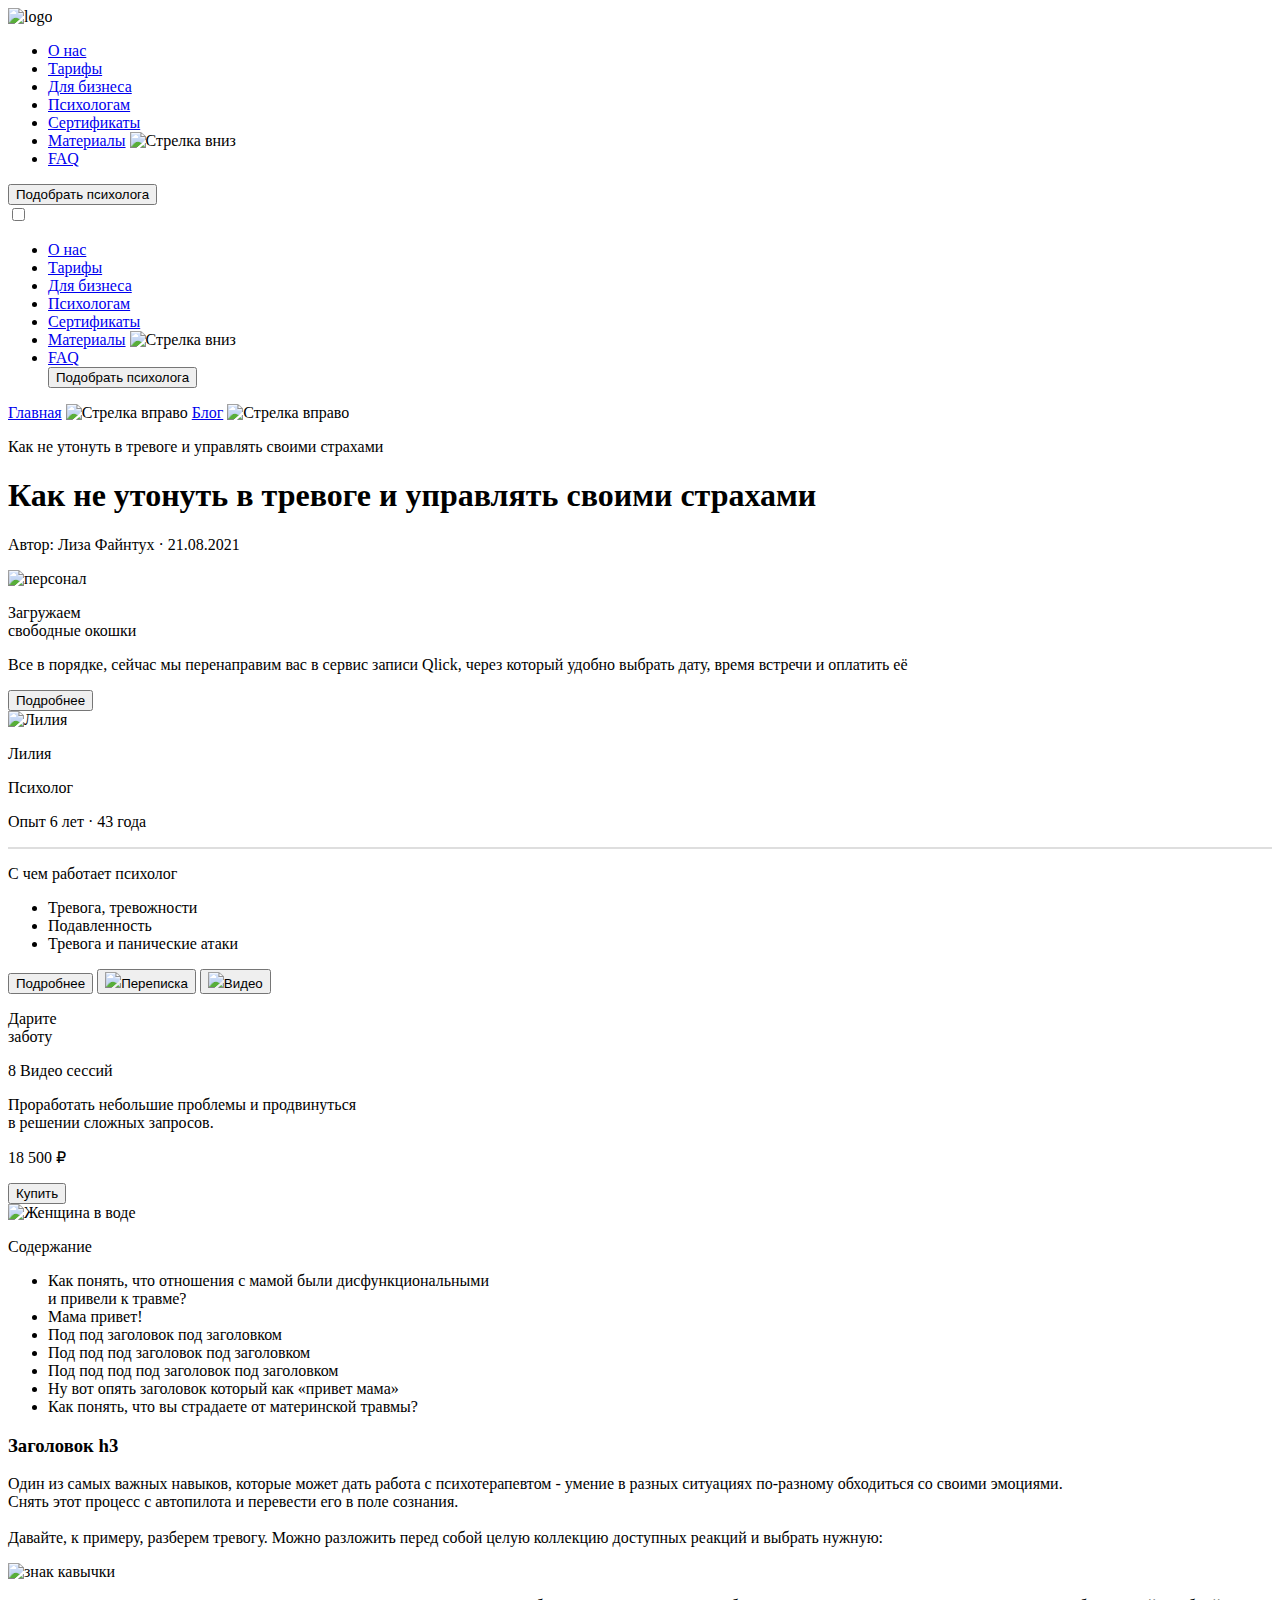
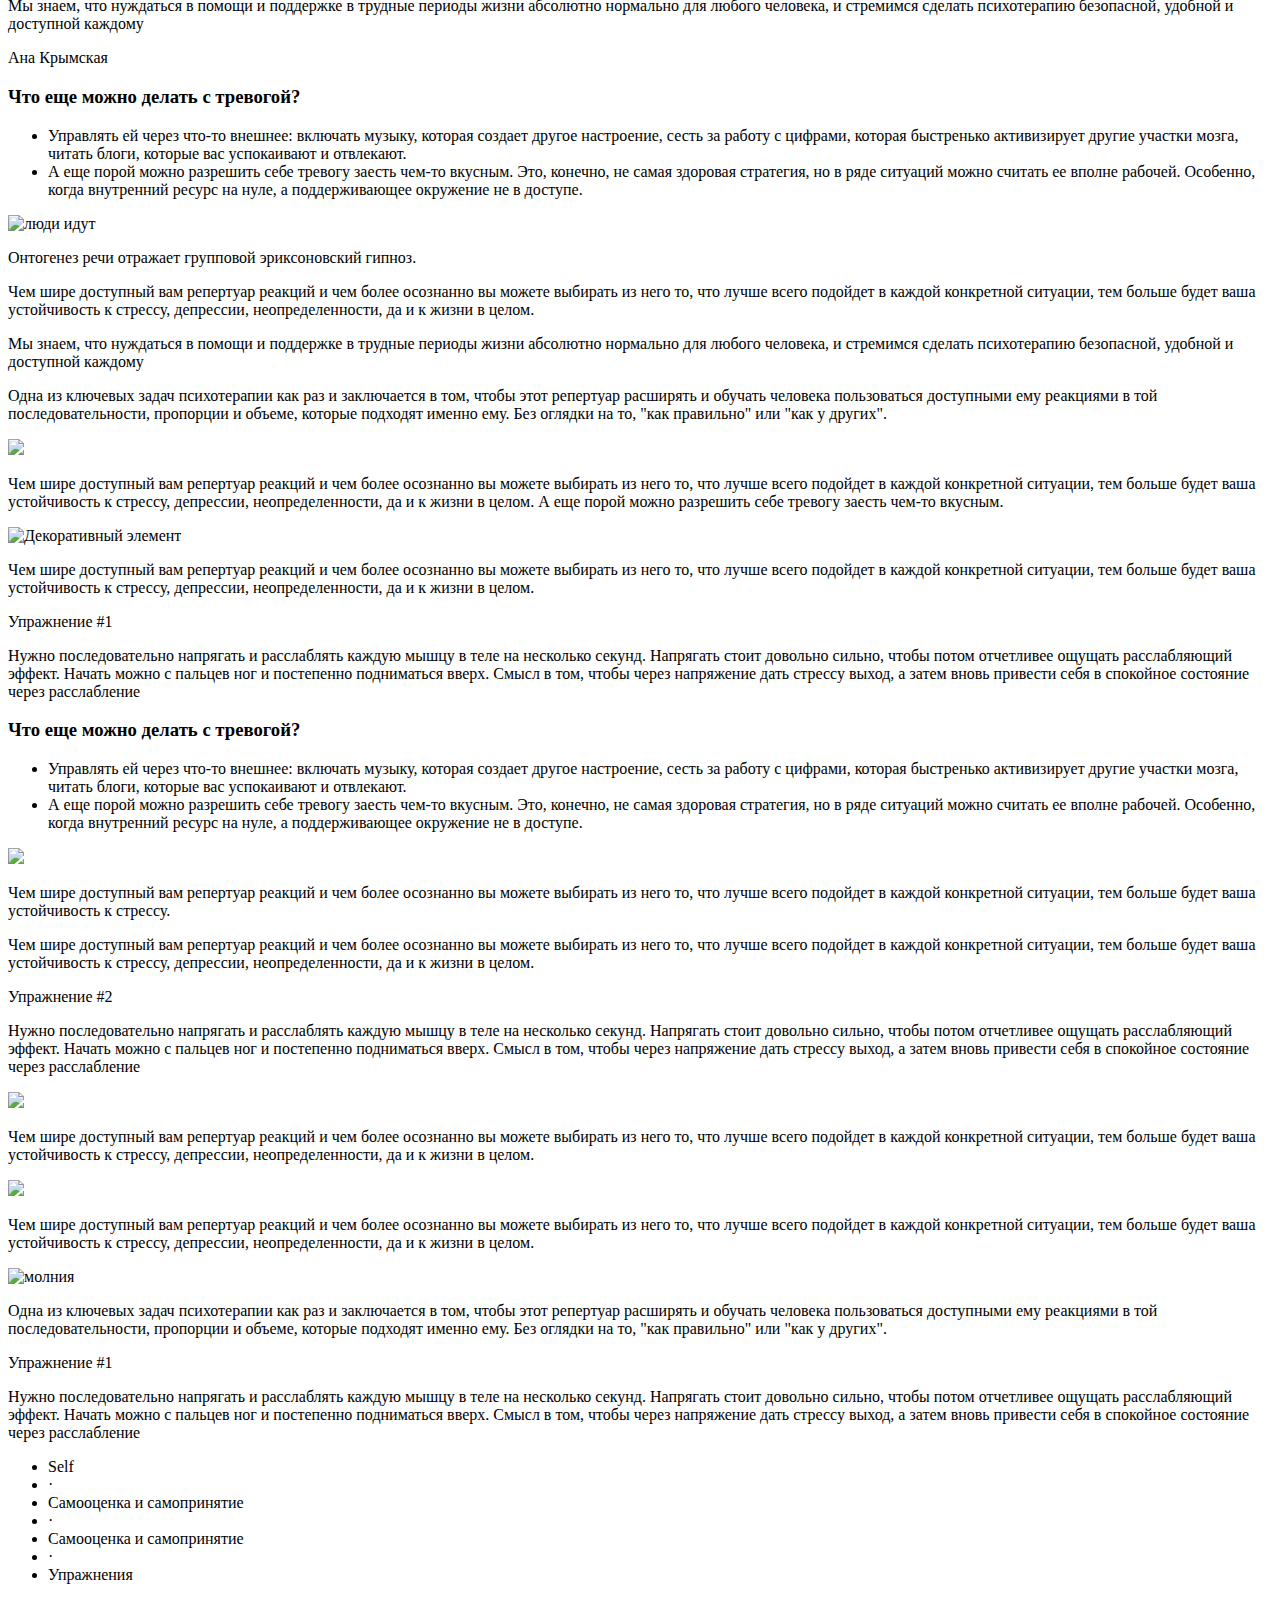
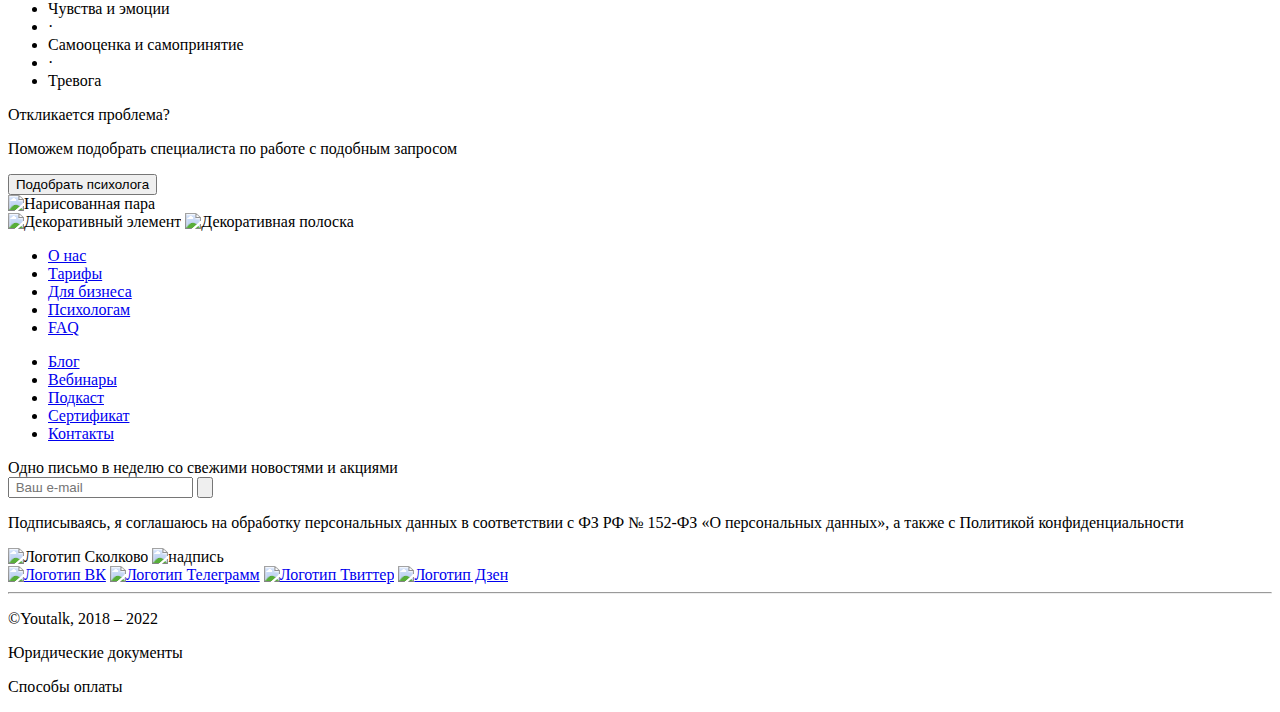
==== detail-index.html @ 993aa655 "Add files via upload" ====
<!DOCTYPE html>
<html lang="en">
<head>
    <meta charset="UTF-8">
    <meta name="viewport" content="width=device-width, initial-scale=1.0">
    <title>YouTalk-Post</title>
    <link rel="stylesheet" href="css/details-style.css">
    <link rel="preconnect" href="https://fonts.googleapis.com">
    <link rel="preconnect" href="https://fonts.googleapis.com">
    <link rel="preconnect" href="https://fonts.gstatic.com" crossorigin>
    <link href="https://fonts.googleapis.com/css2?family=Montserrat:wght@400;500;600;700&family=Ruslan+Display&display=swap" rel="stylesheet">
</head>
<body>
    <!-- Основное меню -->
    <header class="header">
      <div class="header_wrapper">
        <div class="header__logo">
          <img src="images/logo.svg" alt="logo" />
        </div>
        <nav class="header__nav">
          <ul class="header__list">
            <li class="header__item">
              <a href="#">О нас</a>
            </li>
            <li class="header__item">
              <a href="#">Тарифы </a>
            </li>
            <li class="header__item">
              <a href="#">Для бизнеса</a>
            </li>
            <li class="header__item">
              <a href="#">Психологам</a>
            </li>
            <li class="header__item">
              <a href="#">Сертификаты</a>
            </li>
            <li class="header__item">
              <div class="header__materials">
                <a href="#">Материалы</a>
                <img src="images/check.svg" alt="Стрелка вниз" />
              </div>
            </li>
            <li class="header__item"><a href="#">FAQ</a></li>
          </ul>
        </nav>
        <button class="header__btn">Подобрать психолога</button>
        <div class="burger-menu">
          <input id="menu-toggle" type="checkbox" />
          <label class="menu-btn" for="menu-toggle">
            <span></span>
          </label>
       
          <ul class="menubox">
            <li class="header__item">
              <a href="#">О нас</a>
            </li>
            <li class="header__item">
              <a href="#">Тарифы </a>
            </li>
            <li class="header__item">
              <a href="#">Для бизнеса</a>
            </li>
            <li class="header__item">
              <a href="#">Психологам</a>
            </li>
            <li class="header__item">
              <a href="#">Сертификаты</a>
            </li>
            <li class="header__item">
              <div class="header__materials">
                <a href="#">Материалы</a>
                <img src="images/check.svg" alt="Стрелка вниз" />
              </div>
            </li>
            <li class="header__item"><a href="#">FAQ</a></li>
            <button class="header__btn2">Подобрать психолога</button>
          </ul>
        </div>
      </div>
      </header>
    <main>
       

       
        <!-- Навигация под меню -->
        <div class="main__nav">
          <a href="#">Главная</a>
          <img src="images/Arrow.svg" alt="Стрелка вправо">
          <a href="#">Блог</a>
          <img src="images/Arrow.svg" alt="Стрелка вправо">
          <p class="now-page">Как не утонуть в тревоге и управлять своими страхами</p>
        </div>
                 <!-- Заголовок -->
         <div class="main__title-block">
            <h1 class="main__title">Как не утонуть в тревоге и управлять своими страхами</h1>
        </div>
        <div class="autor-data">
            <p>Автор: Лиза Файнтух · 21.08.2021</p>
        </div>
        <div class="main_wrapper">
        <!-- Блок aside -->

        <aside class="free-aside">
          <div class="windows_1">
            <img src="images/cartoon_people1.png" class="img_windows" alt="персонал">
            <p class="windows_1__title">Загружаем<br>свободные окошки</p>
            <p class="windows_1__text">Все в порядке, сейчас мы перенаправим вас в сервис записи Qlick, через который удобно выбрать дату,  время встречи и оплатить её</p>
            <button class="windows_1__button">Подробнее</button>
          </div>
          <div class="windows_2">
            <img src="images/liliya.png" class="img_windows2" alt="Лилия">
            <p class="windows_2__title">Лилия</p>
            <p class="windows_2__description">Психолог</p>
            <p class="windows_2__text">Опыт 6 лет · 43 года</p>
            <hr class="windows_2__hr" align="center" size="2" color="#DEDEDE">
            <p class="windows2_list-name">С чем работает психолог</p>
            <ul class="windows2_list" title="С чем работает психолог">
              <li class="windows2_list_point">Тревога, тревожности</li>
              <li class="windows2_list_point">Подавленность</li>
              <li class="windows2_list_point">Тревога и панические атаки</li>
            </ul>
            <button class="windows_2__button">Подробнее</button>
            <button class="windows_2__btn"><img src="/images/contract-5987639.png" class="images_btn" width="20px">Переписка</button>
            <button class="windows_2__btn2"><img src="/images/camera-2699194.png" class="images_btn" width="20px">Видео</button>
          </div>
          <div class="windows_3">
            <div class="img_windows3">
                <p class="windows_3__title">Дарите<br>заботу</p>
            </div>
          </div>
          <div class="windows_4">
            <p class="windows_4__title">8 Видео сессий</p>
                <p class="windows_4__description">
                  Проработать небольшие проблемы и продвинуться <br>в решении сложных запросов.
                </p>
            <p class="windows_4__price">
              18 500 ₽ 
            </p>
            <button class="windows_4__button">Купить</button>
        </div>
          
        </aside>


        <section class="post">
            <img src="/images/swim2.png" class="img-post" alt="Женщина в воде">
            <div class="content">
                <p class="title-content">Содержание</p>
              </div>
              <ul class="list_content">
                <li class="list_content_dot_1">Как понять, что отношения с мамой были дисфункциональными<br>и привели к травме?</li>
                <li class="list_content_dot_2">Мама привет!</li>
                <li class="list_content_2_level">Под под заголовок под заголовком</li>
                <li class="list_content_3_level">Под под под заголовок под заголовком</li>
                <li class="list_content_4_level">Под под под под заголовок под заголовком</li>
                <li class="list_content_dot_3">Ну вот опять заголовок который как «привет мама»</li>
                <li class="list_content_dot_4">Как понять, что вы страдаете от материнской травмы?</li>
            </ul>
            <h3 class="title_3">Заголовок h3</h3>
            <p class="title_3_text">
              Один из самых важных навыков, которые может дать работа с психотерапевтом - умение в разных ситуациях
               по-разному обходиться со своими эмоциями.
               <br>
               Снять этот процесс с автопилота и перевести его в поле сознания.
               <br><br>
               Давайте, к примеру, разберем тревогу. Можно разложить перед собой целую коллекцию доступных реакций и выбрать нужную:
            </p>
            <div class="quote">
              <img src="images/quote.svg" class="img_in_quote" alt="знак кавычки">
              <p class="quote_text">Мы знаем, что нуждаться в помощи и поддержке в трудные периоды жизни абсолютно нормально для любого человека, и стремимся сделать психотерапию безопасной, удобной и доступной каждому</p>
              <p class="quote_autor">Ана Крымская</p>
            </div>
            <h3 class="title_4">Что еще можно делать с тревогой?</h3>
            <div class="list_what_do">
              <ul>
                  <li class="list_content_dot_text">Управлять ей через что-то внешнее: включать музыку, которая создает другое настроение, сесть за работу с цифрами, которая быстренько активизирует другие участки мозга, читать блоги, которые вас успокаивают и отвлекают.</li>
                  <li class="list_content_dot_text">А еще порой можно разрешить себе тревогу заесть чем-то вкусным. Это, конечно, не самая здоровая стратегия, но в ряде ситуаций можно считать ее вполне рабочей. Особенно, когда внутренний ресурс на нуле, а поддерживающее окружение не в доступе.</li>
              </ul>
            </div>
            <img src="images/people2.png" alt="люди идут" class="img_people">
              <p class="under_text">Онтогенез речи отражает групповой эриксоновский гипноз.</p>
              <p class="p_text">
                  Чем шире доступный вам репертуар реакций и чем более осознанно вы можете выбирать из него то, 
                  что лучше всего подойдет в каждой конкретной ситуации, тем больше будет ваша устойчивость к стрессу, 
                  депрессии, неопределенности, да и к жизни в целом.
              </p>
              <div class="speech">
                <p class="speech__text">
                    Мы знаем, что нуждаться в помощи и поддержке в трудные периоды жизни абсолютно нормально для любого человека, 
                    и стремимся сделать психотерапию безопасной, удобной и доступной каждому
                </p>
            </div>
            <p class="p_text">
              Одна из ключевых задач психотерапии как раз и заключается в том, чтобы этот репертуар расширять и обучать 
              человека пользоваться доступными ему реакциями в той последовательности, пропорции и объеме, которые подходят именно ему. 
              Без оглядки на то, "как правильно" или "как у других".
            </p>
            <div class="photo_plus_text">
              <div class="photo_plus_text__img">
                  <img src="images/Rectangle.png" class="woomen_foto">
              </div>
              <div>
                      <p class="photo_plus_text__text">Чем шире доступный вам репертуар реакций и чем более осознанно вы можете выбирать из него то, что лучше всего подойдет в каждой конкретной ситуации, тем больше будет ваша устойчивость к стрессу, депрессии, неопределенности, да и к жизни в целом.
                          А еще порой можно разрешить себе тревогу заесть чем-то вкусным. </p>
              </div>
          </div>
          <img class="oval-dec2" src="images/oval.svg" alt="Декоративный элемент">
          <p class="p_text2">
            Чем шире доступный вам репертуар реакций и чем более осознанно вы можете выбирать из него то, что лучше всего подойдет в 
            каждой конкретной ситуации, тем больше будет ваша устойчивость к стрессу, депрессии, неопределенности, да и к жизни в целом.
        </p>
        <div class="block_yellow">
          <p class="block_yellow__title">Упражнение #1</p>
          <p class="block_yellow__title__text">
              Нужно последовательно напрягать и расслаблять каждую мышцу в теле на несколько секунд. Напрягать стоит довольно сильно, 
              чтобы потом отчетливее ощущать расслабляющий эффект. Начать можно с пальцев ног и постепенно подниматься вверх. 
              Смысл в том, чтобы через напряжение дать стрессу выход, а затем вновь привести себя в спокойное состояние через расслабление
          </p>
        </div>
        <h3 class="title_4">Что еще можно делать с тревогой?</h3>
        <ul class="list_what_do_trevoga">
          <li class="list_content_dot_text">Управлять ей через что-то внешнее: включать музыку, которая создает другое настроение, сесть за работу с цифрами, которая быстренько активизирует другие участки мозга, читать блоги, которые вас успокаивают и отвлекают.</li>
          <li class="list_content_dot_text">А еще порой можно разрешить себе тревогу заесть чем-то вкусным. Это, конечно, не самая здоровая стратегия, но в ряде ситуаций можно считать ее вполне рабочей. Особенно, когда внутренний ресурс на нуле, а поддерживающее окружение не в доступе.</li>
        </ul>
        <div class="photo_plus_text_2">
          <div class="photo_plus_text__img">
              <img src="images/hands.png" class="img_hands">
          </div>
          <div class="text-under-foto">
            <p class="photo_plus_text__text">
              Чем шире доступный вам репертуар реакций и чем более осознанно вы можете выбирать из него то, что лучше всего подойдет 
              в каждой конкретной ситуации, тем больше будет ваша устойчивость к стрессу.
            </p>
          </div>
        </div>
        <p class="p_text">
          Чем шире доступный вам репертуар реакций и чем более осознанно вы можете выбирать из него то, что лучше всего подойдет в каждой конкретной ситуации, тем больше будет ваша устойчивость к стрессу, депрессии, неопределенности, да и к жизни в целом.
        </p>
        <div class="block_orange">
                    <p class="block_yellow__title">Упражнение #2</p>
                    <p class="block_yellow__title__text">
                        Нужно последовательно напрягать и расслаблять каждую мышцу в теле на несколько секунд. Напрягать стоит довольно сильно, чтобы потом отчетливее ощущать расслабляющий эффект. Начать можно с пальцев ног и постепенно подниматься вверх. Смысл в том, чтобы через напряжение дать стрессу выход, а затем вновь привести себя в спокойное состояние через расслабление
                    </p>
        </div>
        <div class="two_col">
          <div class="col_1">
              <img src="images/stul.png" class="img-stul">
              <p class="col_1__text">
                  Чем шире доступный вам репертуар реакций и чем более осознанно вы можете выбирать из него то, что лучше всего подойдет в каждой конкретной ситуации, тем больше будет ваша устойчивость к стрессу, депрессии, неопределенности, да и к жизни в целом.
              </p>

          </div>
          <div class="col_1">
              <img src="images/sea.png" class="img-sea">
              <p class="col_1__text">
                  Чем шире доступный вам репертуар реакций и чем более осознанно вы можете выбирать из него то, что лучше всего подойдет в каждой конкретной ситуации, тем больше будет ваша устойчивость к стрессу, депрессии, неопределенности, да и к жизни в целом.
              </p>
          </div>
        </div>
        <div class="flash">
          <img class="flash__img" src="images/flash.svg" alt="молния">
        </div>
        <p class="p_text">
          Одна из ключевых задач психотерапии как раз и заключается в том, чтобы этот репертуар расширять и обучать человека 
          пользоваться доступными ему реакциями в той последовательности, пропорции и объеме, которые подходят именно ему. 
          Без оглядки на то, "как правильно" или "как у других".
        </p>
        <div class="block_blue">
          <p class="block_yellow__title">Упражнение #1</p>
          <p class="block_yellow__title__text">
              Нужно последовательно напрягать и расслаблять каждую мышцу в теле на несколько секунд. Напрягать стоит довольно сильно, 
              чтобы потом отчетливее ощущать расслабляющий эффект. Начать можно с пальцев ног и постепенно подниматься вверх. 
              Смысл в том, чтобы через напряжение дать стрессу выход, а затем вновь привести себя в спокойное состояние через расслабление
          </p>
        </div>
        <ul class="list_tag">
          <li class="list_tag__element">Self</li>
          <li class="list_tag__element_black">·</li>
          <li class="list_tag__element">Самооценка и самопринятие</li>
          <li class="list_tag__element_black">·</li>
          <li class="list_tag__element">Самооценка и самопринятие</li>
          <li class="list_tag__element_black">·</li>
          <li class="list_tag__element">Упражнения</li>
      </ul>
      <ul class="list_tag_2">
          <li class="list_tag__element">Чувства и эмоции</li>
          <li class="list_tag__element_black">·</li>
          <li class="list_tag__element">Самооценка и самопринятие</li>
          <li class="list_tag__element_black">·</li>
          <li class="list_tag__element">Тревога</li>
      </ul>
        </section>
        <div class="big_block__hr">
      </div>
      <section class="big_block">
        <div class="block-content">
          <p class="block-content_title">Откликается проблема?</p>
          <p class="block-content_text">Поможем подобрать специалиста по работе с подобным запросом</p>
          <button class="big_block__btn">Подобрать психолога</button>
        </div>
        <div class="block-content_img">
          <img class="cartoon__img" src="images/cartoon_people.png" alt="Нарисованная пара">
        </div>
        <img class="oval-dec" src="images/oval2.svg" alt="Декоративный элемент">
        <img class="last-decor" src="images/last-line.svg" alt="Декоративная полоска">
      </section>

    </div>
    </main>
    <!-- Подвал -->

    <footer class="footer">
      <div class="footer__wrap">
        <!-- Блок информации -->
        <div class="footer__info">
  
          <div class="footer__list_one">
            <ul class="footer__list_item">
              <li class="footer__item"> <a href="#">О нас</a> </li>
              <li class="footer__item"> <a href="#">Тарифы</a> </li>
              <li class="footer__item"> <a href="#">Для бизнеса</a> </li>
              <li class="footer__item"> <a href="#">Психологам</a> </li>
              <li class="footer__item"> <a href="#">FAQ</a> </li>
            </ul>
          </div>
          <div class="footer__list_two">
            <ul class="footer__list_item">
              <li class="footer__item"> <a href="#">Блог</a> </li>
              <li class="footer__item"> <a href="#">Вебинары</a> </li>
              <li class="footer__item"> <a href="#">Подкаст</a> </li>
              <li class="footer__item"> <a href="#">Сертификат</a></li>
              <li class="footer__item"> <a href="#">Контакты</a> </li>
            </ul>
          </div>
        </div>
  
        <!-- Ввод email -->
        <div class="footer__email">
          <span>Одно письмо в неделю со свежими новостями и акциями
          </span>
          <div class="footer__field">
            <input class="footer__inp" type="text" alt="Ввод электронной почты" required placeholder=" Ваш e-mail">
            <button class="footer__inp_btn"><img src="images/arrow-right.svg" alt=""></button>
          </div>
          <p>Подписываясь, я соглашаюсь на обработку персональных данных в соответствии с ФЗ РФ № 152-ФЗ «О персональных
            данных», а также с Политикой конфиденциальности</p>
  
        </div>
        <!-- Логотип с соцсетями -->
        <div class="footer__socnetw">
          <div class="footer__logo">
            <img src="images/skolkovo.svg" alt="Логотип Сколково">
            <img class="footer__img" src="images/world.svg" alt="надпись "Участник"">
          </div>
          <div class="footer__soc">
            <a href="#"><img src="images/vk.svg" alt="Логотип ВК"></a>
            <a href="#"><img src="images/tg.svg" alt="Логотип Телеграмм"></a>
            <a href="#"><img src="images/twit.svg" alt="Логотип Твиттер"></a>
            <a href="#"><img src="images/dzen.svg" alt="Логотип Дзен"></a>
          </div>
        </div>
      </div>
      <hr class="footer__hr">
      <div class="footer__bottom">
        <p>©Youtalk, 2018 – 2022</p>
        <p>Юридические документы</p>
        <p>Способы оплаты</p>
      </div>
    </footer>
    

</body>
</html>
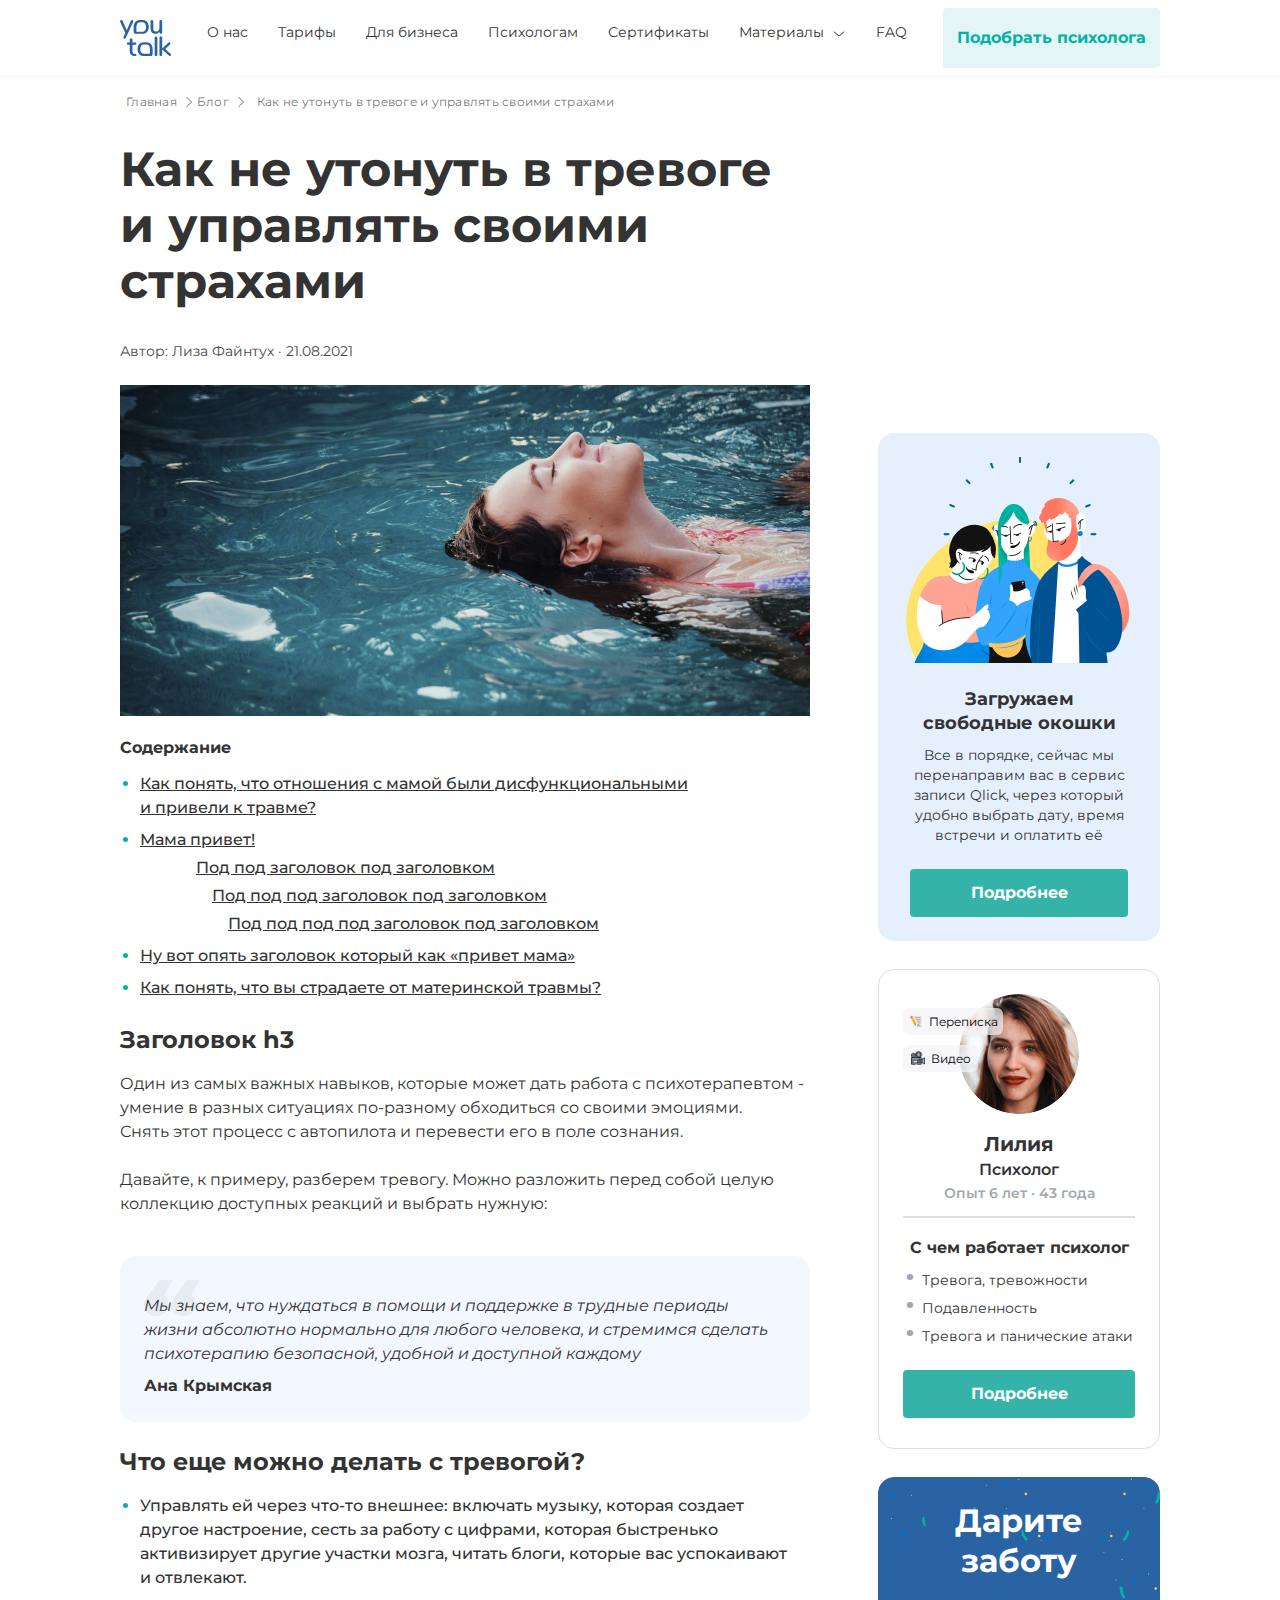
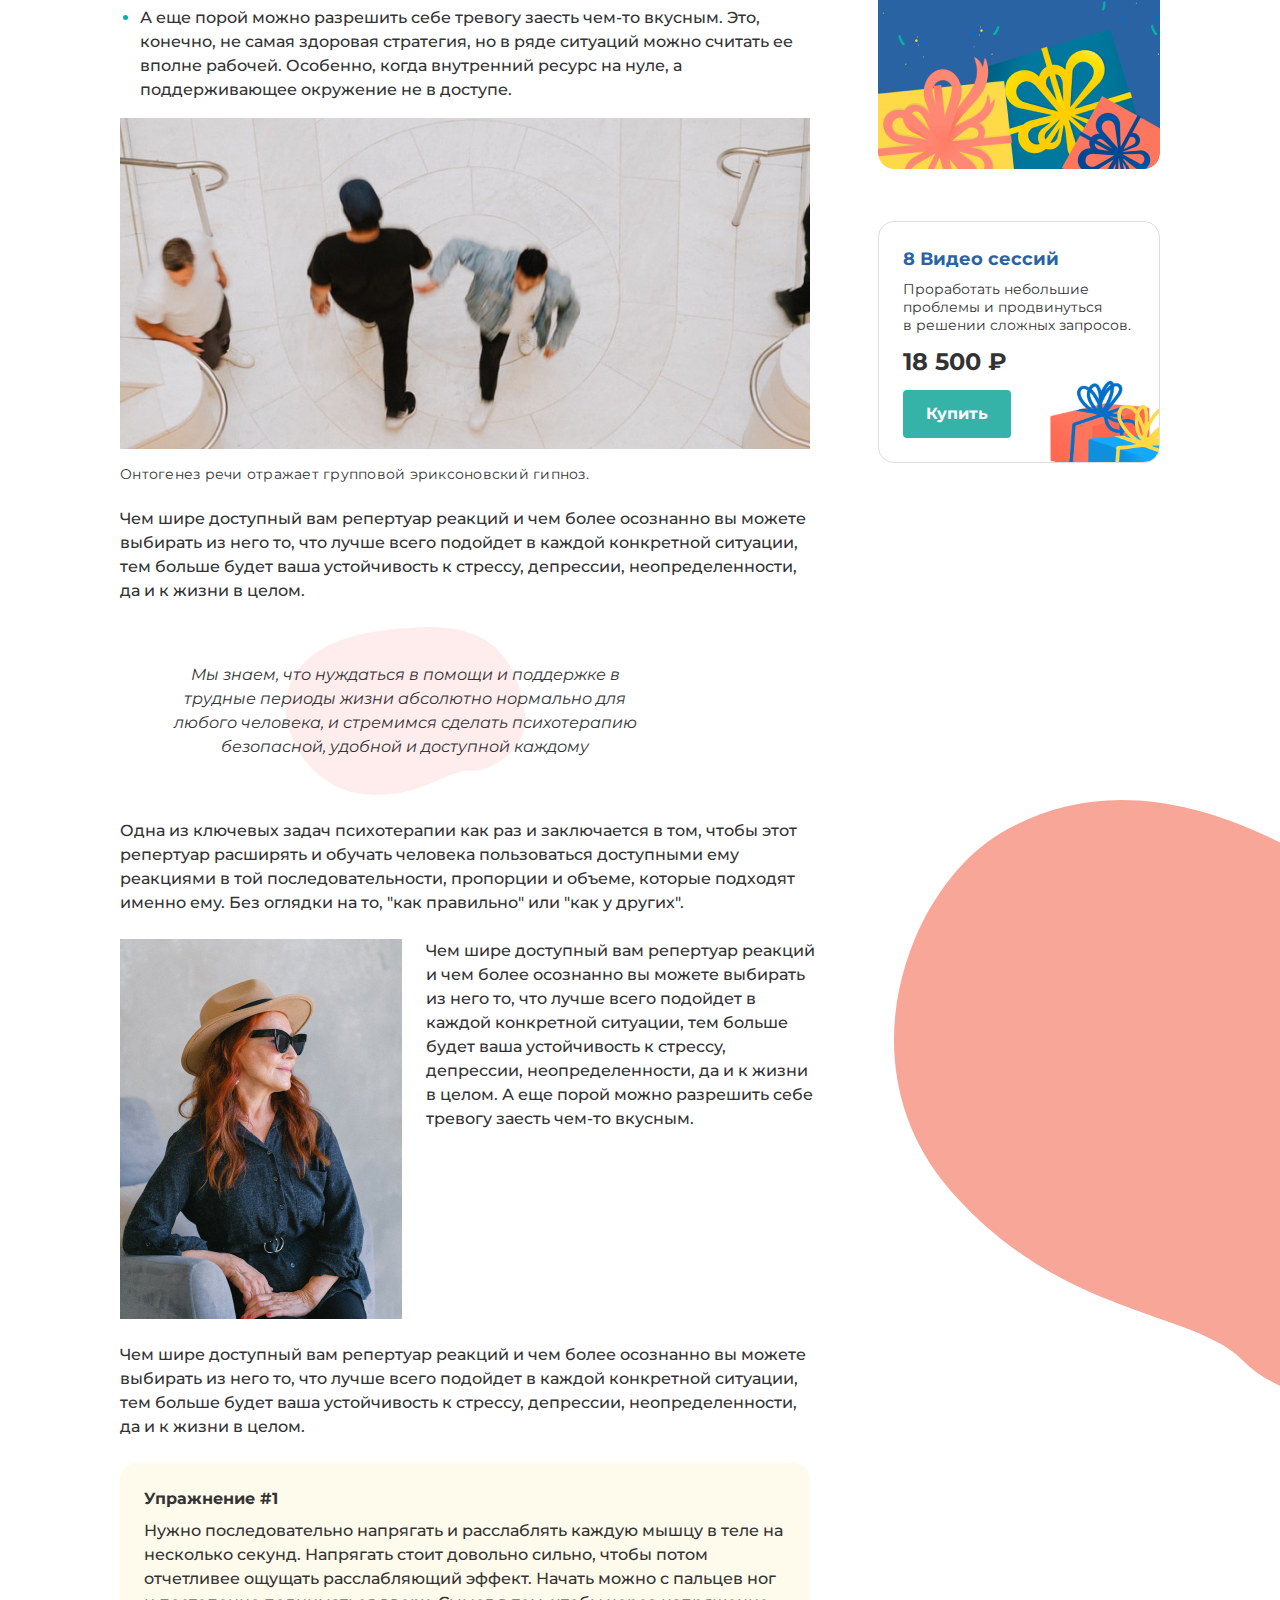
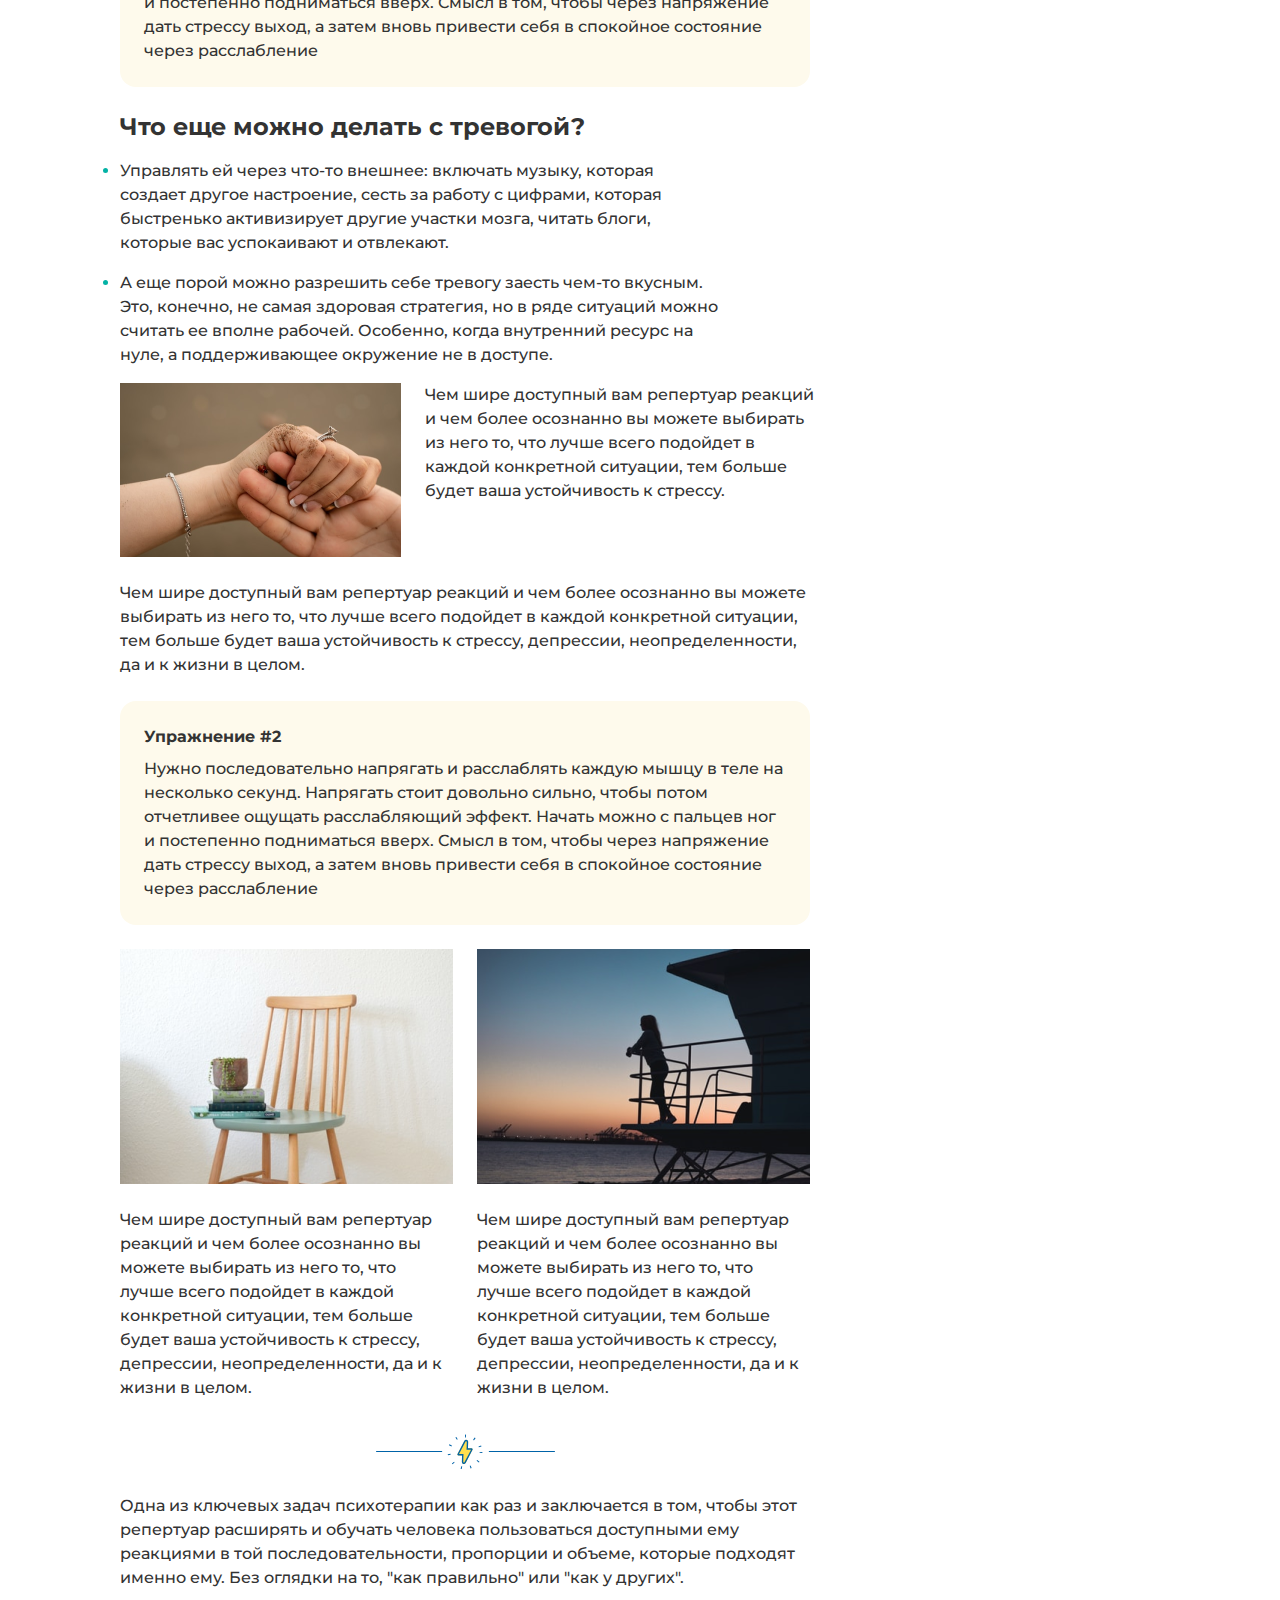
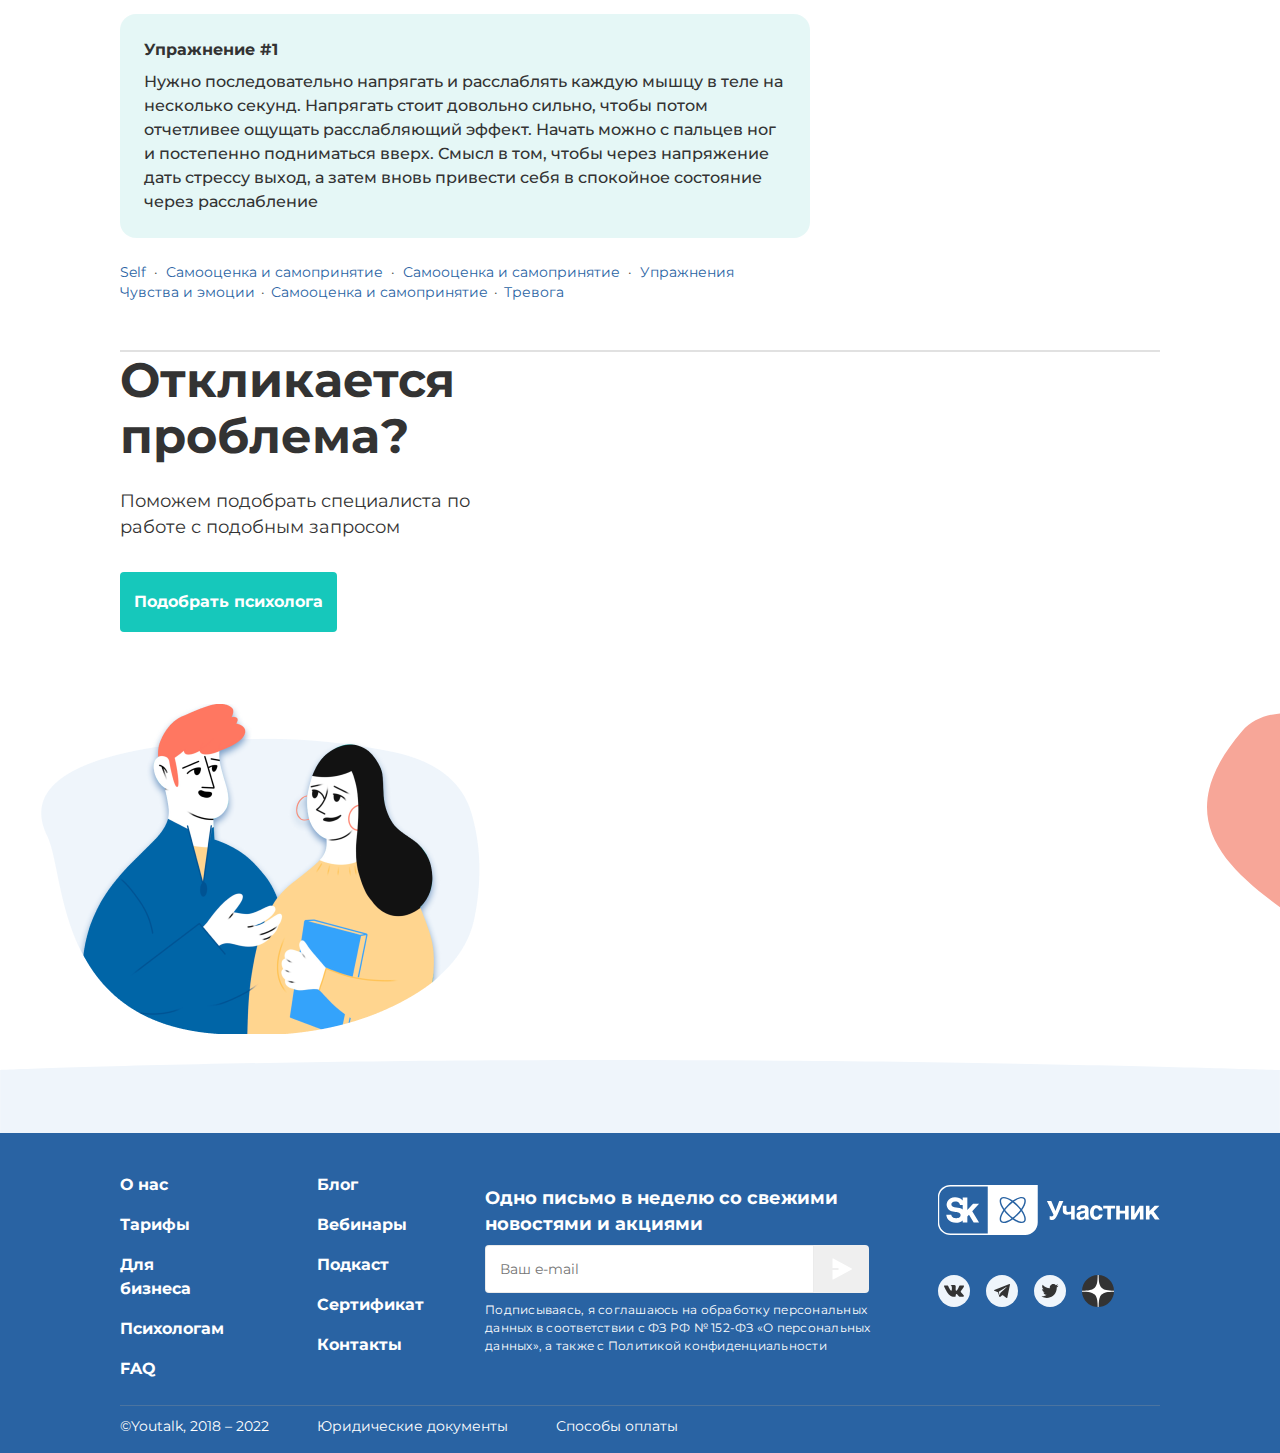
==== commit 835ff4de: "Update detail-index.html" ====
--- a/detail-index.html
+++ b/detail-index.html
@@ -143,7 +143,7 @@
 
 
         <section class="post">
-            <img src="/images/swim2.png" class="img-post" alt="Женщина в воде">
+            <img src="images/swim2.png" class="img-post" alt="Женщина в воде">
             <div class="content">
                 <p class="title-content">Содержание</p>
               </div>
@@ -370,4 +370,4 @@
     
 
 </body>
-</html>+</html>
--- a/css/details-style.css
+++ b/css/details-style.css
@@ -0,0 +1,1634 @@
+* {
+  padding: 0;
+  margin: 0;
+  border: 0;
+}
+
+*,
+*::before,
+*::after {
+  -moz-box-sizing: border-box;
+  -webkit-box-sizing: border-box;
+  box-sizing: border-box;
+}
+
+:focus,
+:active {
+  outline: none;
+}
+
+a:focus,
+a:active {
+  outline: none;
+}
+
+nav,
+footer,
+header,
+aside {
+  display: block;
+}
+
+html,
+body {
+  height: 100%;
+  color: #333333;
+  font-size: 100%;
+  line-height: 1;
+  font-size: 14px;
+  -ms-text-size-adjust: 100%;
+  font-family: "Montserrat", sans-serif;
+  background: rgb(255, 255, 255);
+}
+
+input,
+button,
+textarea {
+  font-family: inherit;
+}
+
+input::-ms-clear {
+  display: none;
+}
+
+button {
+  cursor: pointer;
+}
+
+button::-moz-focus-inner {
+  padding: 0;
+  border: 0;
+}
+
+a,
+a:visited {
+  text-decoration: none;
+}
+
+a:hover {
+  text-decoration: none;
+}
+
+
+
+img {
+  vertical-align: top;
+}
+
+h1,
+h2,
+h3,
+h4,
+h5,
+h6 {
+  font-size: inherit;
+  font-weight: inherit;
+}
+
+/* Основное меню */
+
+.header {
+  min-height: 76px;
+  padding-left: 120px;
+  padding-right: 120px;
+  border-bottom: 1px solid #EFF5FB;
+}
+.header_wrapper{
+  display: flex;
+  align-items: center;
+  justify-content: space-between;
+  min-height: 76px;
+}
+
+/*Меню бургер*/
+
+.burger-menu {
+  display: flex;
+  align-items: center;
+  display: none;
+}
+.menu-btn{
+
+  display: flex;
+  align-items: center;
+  position: absolute;
+  width: 26px;
+  height: 26px;
+  cursor: pointer;
+  z-index: 99999;
+  
+}
+ 
+.menu-btn > span,
+.menu-btn > span::before,
+.menu-btn > span::after {
+  display: block;
+  position: absolute;
+  width: 100%;
+  height: 2px;
+  background-color: #616161;
+  transition-duration: .25s;
+}
+.menu-btn > span::before {
+  content: '';
+  top: -8px;
+}
+.menu-btn > span::after {
+  content: '';
+  top: 8px;
+}
+ 
+.menubox{
+  display: block;
+  position: fixed;
+  visibility: hidden;
+  font-size: 20px;
+  line-height: 32px;
+  font-weight: 500;
+  top: 0;
+  left: -100%;
+  width: 300px;
+  height: 100%;
+  margin: 0;
+  padding: 80px 0 0 20px;
+  list-style: none;
+  background-color: #fffffff6;
+  box-shadow: 1px 0px 6px rgba(0, 0, 0, .2);
+  transition-duration: .25s;
+  z-index: 999;
+}
+ 
+.menu-item {
+  display: block;
+  padding: 12px 24px;
+  color: #333;
+  font-size: 20px;
+  font-weight: 600;
+  text-decoration: none;
+  transition-duration: .25s;
+}
+.menu-item:hover {
+  background-color: #CFD8DC;
+}
+ 
+ 
+#menu-toggle{
+  opacity: 0;
+}
+ 
+#menu-toggle:checked ~ .menu-btn > span{
+  transform: rotate(45deg);
+}
+#menu-toggle:checked ~ .menu-btn > span::before{
+  top: 0;
+  transform: rotate(0);
+}
+#menu-toggle:checked ~ .menu-btn > span::after{
+  top: 0;
+  transform: rotate(90deg);
+}
+#menu-toggle:checked ~ .menubox{
+  visibility: visible;
+  left: 0;
+}
+
+.header__list {
+  margin: 0;
+  padding: 0;
+  list-style: none;
+  display: flex;
+  gap: 30px;
+ }
+
+.header__btn {
+  max-width: 230px;
+  background: #E3F5F5;
+  border: none;
+  color: #03B2A5;
+  font-size: 16px;
+  font-weight: 700;
+  line-height: 19.5px;
+  padding: 20px 14px;
+  cursor: pointer;
+  border-radius: 4px;
+}
+.header__btn2 {
+  max-width: 230px;
+  background: #E3F5F5;
+  border: none;
+  color: #03B2A5;
+  font-size: 16px;
+  font-weight: 700;
+  line-height: 19.5px;
+  padding: 20px 14px;
+  cursor: pointer;
+  border-radius: 4px;
+  margin-top: 40px;
+}
+.header__item{
+  margin-bottom: 10px;
+}
+
+
+.header__item a {
+  text-decoration: none;
+  color: #333333;
+  line-height: 15.96px;
+
+}
+
+.header__materials {
+  display: flex;
+  gap: 8px;
+}
+
+.header__materials img {
+  height: 14px;
+  width: 14px;
+  margin-top: auto;
+}
+
+/* Навигация под меню */
+
+.main {
+  position: relative;
+  z-index: 0;
+}
+
+.main__nav {
+  display: flex;
+  height: 18px;
+  justify-content: flex-start;
+  align-items: center;
+  padding-left: 126px;
+  font-size: 12px;
+  font-weight: 400;
+  letter-spacing: 0.25px;
+  margin-top: 16px;
+}
+
+.main__nav a {
+  text-decoration: none;
+  color: rgba(51, 51, 51, 0.7);
+}
+
+.main__nav p {
+  margin: 0;
+  color: rgba(51, 51, 51, 0.7);
+  padding-left: 8px;
+}
+
+.main__nav img {
+  padding-left: 4px;
+}
+
+.main__title-block {
+  width: 790px;
+  display: flex;
+  align-items: center;
+  padding-left: 120px;
+  margin-top: 30px;
+  margin-bottom: 32px;
+}
+
+.main__title {
+  font-size: 48px;
+  font-weight: 700;
+  line-height: 56px;
+}
+
+/* Хлебные крошки*/
+
+.main__nav {
+  display: flex;
+  height: 18px;
+  justify-content: flex-start;
+  align-items: center;
+  padding-left: 126px;
+  font-size: 12px;
+  font-weight: 400;
+  letter-spacing: 0.25px;
+  margin-top: 16px;
+}
+
+.main__nav a {
+  text-decoration: none;
+  color: rgba(51, 51, 51, 0.7);
+}
+
+.main__nav p {
+  margin: 0;
+  color: rgba(51, 51, 51, 0.7);
+  padding-left: 8px;
+}
+
+.main__nav img {
+  padding-left: 4px;
+}
+
+  /*Для первой колонки*/
+
+  .article{
+    padding-left: 120px;
+    gap:228px;
+    display: flex;
+    margin-top: 54px;
+  }
+
+  .title{
+    width: 690px;
+    max-height: 168px;
+    flex-shrink: 0;
+    font-family: Montserrat;
+    font-size: 48px;
+    font-style: normal;
+    font-weight: bold;
+    line-height: 56px;
+    
+  }
+
+ .autor-data{
+  padding-left: 120px;
+  list-style: none;
+  text-decoration: none;
+  display: flex;
+  gap: 8px;
+  color: #494949;
+  font-size: 14px;
+  font-weight: 400;
+  line-height: 20px;
+  margin-bottom: 24px;
+
+ }
+
+ .post{
+  padding-left: 120px;
+  width: 690px;
+ }
+
+ .title-content{
+  font-size: 16px;
+  font-weight: bold;
+  margin-top: 24px;
+  margin-bottom: 16px;
+ }
+
+ .img_1 {
+    width: 690px;
+    height: 331px;
+ }
+
+ .title_2{
+  font-family: Montserrat;
+  font-size: 16px;
+  font-style: normal;
+  font-weight: 700;
+  line-height: 24px;
+  margin-top: 24px;
+  margin-bottom: 16px;
+ }
+
+
+ .list_content{
+  flex-direction: column;
+  align-items: flex-end;
+  gap: 14px;
+  text-decoration-line: underline;
+  color: #333;
+  font-family: Montserrat;
+  font-size: 16px;
+  font-style: normal;
+  font-weight: 500;
+  line-height: 24px;
+  margin-left: 20px;
+  width: 690px;
+ }
+
+ .list_content_dot_1{
+  
+  max-width: 588px;
+  justify-content: center;
+  align-items: center;
+  gap: 8px;
+  padding-bottom: 8px;
+ }
+
+ .list_content_dot_2{
+  
+  max-width: 588px;
+  justify-content: center;
+  align-items: center;
+  gap: 8px;
+  padding-bottom: 4px;
+ }
+
+ .list_content_dot_3{
+  
+  max-width: 588px;
+  justify-content: center;
+  align-items: center;
+  gap: 8px;
+  padding-bottom: 8px;
+ }
+
+ .list_content_dot_1::marker{
+  width: 24px;
+  height: 24px;
+  flex-shrink: 0;
+  color: #03B2A5;
+  padding-right: 8px;
+ }
+
+ .list_content_dot_2::marker{
+  width: 24px;
+  height: 24px;
+  flex-shrink: 0;
+  color: #03B2A5;
+  padding-right: 8px;
+ }
+
+ .list_content_dot_3::marker{
+  width: 24px;
+  height: 24px;
+  flex-shrink: 0;
+  color: #03B2A5;
+  padding-right: 8px;
+ }
+
+ .list_content_dot_4::marker{
+  width: 24px;
+  height: 24px;
+  flex-shrink: 0;
+  color: #03B2A5;
+  padding-right: 8px;
+ }
+
+ .list_content_2_level{
+  list-style: none;
+  flex-direction: column;
+  align-items: flex-end;
+  align-self: stretch;
+  padding-left: 56px;
+  padding-bottom: 4px;
+ }
+
+ .list_content_3_level{
+  list-style: none;
+  flex-direction: column;
+  align-items: flex-end;
+  gap: 4px;
+  align-self: stretch;
+  padding-left: 72px;
+  padding-bottom: 4px;
+ }
+
+ .list_content_4_level{
+  list-style: none;
+  flex-direction: column;
+  align-items: flex-end;
+  gap: 4px;
+  align-self: stretch;
+  padding-left: 88px;
+  padding-bottom: 8px;
+ }
+
+
+
+ .title_3{
+  font-family: Montserrat;
+  font-size: 24px;
+  font-style: normal;
+  font-weight: 700;
+  line-height: 32px;
+  padding-bottom: 16px;
+  margin: 0;
+  margin-top: 24px;
+ }
+
+ .title_3_text{
+  font-size: 16px;
+  line-height: 24px;
+  font-weight: normal;
+  width: 690px;
+ }
+
+ .quote{
+  background-color: #F3F7FE;
+  display: flex;
+  padding: 24px;
+  flex-direction: column;
+  align-items: flex-start;
+  gap: 8px;
+  border-radius: 16px;
+  background:  #F3F7FE;
+  margin-top: 40px;
+  margin-bottom: 24px;
+  position: relative;
+  width: 690px;
+
+ }
+
+ .quote_text{
+  width: 642px;
+  font-family: Montserrat;
+  font-size: 16px;
+  font-style: italic;
+  font-weight: 400;
+  line-height: 24px;
+  position: relative;
+  margin-top: -30px;
+ }
+
+ .quote_autor{
+  font-family: Montserrat;
+  font-size: 16px;
+  font-style: normal;
+  font-weight: bold;
+  line-height: 24px;
+  margin: 0;
+  position: relative;
+ }
+
+ .img_in_quote{
+  width: 56px;
+ }
+
+ .title_4{
+  font-size: 24px;
+  font-style: normal;
+  font-weight: bold;
+  line-height: 32px;
+  margin-top: 24px;
+  margin-bottom: 16px;
+  
+ }
+
+ .list_what_do{
+  display: flex;
+  margin-left: 20px;
+  width: 660px;
+ }
+
+ .list_what_do_dot{
+  vertical-align: top;
+  
+ }
+
+ .list_content_dot_text{
+  flex: 1 0 0;
+  color:#333;
+  font-size: 16px;
+  font-style: normal;
+  font-weight: 500;
+  line-height: 24px;
+  margin: 0;
+  padding-bottom: 16px;
+ }
+
+ .list_content_dot_text::marker{
+  width: 24px;
+  height: 24px;
+  flex-shrink: 0;
+  color: #03B2A5;
+  padding-right: 8px;
+ }
+
+ .img_people{
+  width: 690px;
+  height: 331px;
+ }
+
+ .under_text{
+  font-size: 14px;
+  font-style: normal;
+  font-weight: 400;
+  line-height: 130%;
+  letter-spacing: 0.25px;
+  margin-top: 16px;
+  margin-bottom: 24px;
+ }
+
+ .p_text{
+  font-family: Montserrat;
+  font-size: 16px;
+  font-style: normal;
+  font-weight: 500;
+  line-height: 24px;
+  align-self: stretch;
+  display: flex;
+  width: 690px;
+  margin-top: 24px;
+ }
+
+ .speech__text{
+  display: flex;
+  text-align: center;
+  font-size: 16px;
+  font-style: italic;
+  font-weight: 400;
+  line-height: 24px;
+  width: 485px;
+ }
+
+ .speech{
+  display: flex;
+  justify-content: center;
+  background: url(/images/stain.svg);
+  background-size: inherit;
+  background-repeat: no-repeat;
+  background-position: center center;
+  margin-top: 24px;
+  height: 168px;
+  align-items: center;
+ }
+
+ .oval-dec2 {
+  position: absolute !important;
+  right: 0;
+  top: 2400px;
+  z-index: -1;
+}
+
+ .photo_plus_text{
+  display: flex;
+  gap: 24px;
+  padding-top: 24px;
+  width: 690px;
+ }
+
+ .photo_plus_text__img{
+  width: 282px;
+  height: 380px;
+ }
+ .p_text2{
+  font-family: Montserrat;
+  font-size: 16px;
+  font-style: normal;
+  font-weight: 500;
+  line-height: 24px;
+  align-self: stretch;
+  display: flex;
+  width: 690px;
+  margin-top: 24px;
+ }
+
+ .photo_plus_text__text{
+  height: 380px;
+  color: #333;
+  font-size: 16px;
+  font-style: normal;
+  font-weight: 500;
+  line-height: 24px;
+  width: 390px;
+ }
+
+ .block_yellow{
+  display: flex;
+  flex-direction: column;
+  border-radius: 16px;
+  background: #FEFAEC;
+  width: 690px;
+  margin-top: 24px;
+  align-items: flex-start;
+  padding: 24px;
+ }
+
+ .block_yellow__title{
+  color: #333;
+  font-size: 16px;
+  font-style: normal;
+  font-weight: 700;
+  line-height: 24px;
+  margin: 0;
+  padding-bottom: 8px;
+ }
+
+ .block_yellow__title__text{
+  display: flex;
+  max-width: 642px;
+  color: #333;
+  font-family: Montserrat;
+  font-size: 16px;
+  font-style: normal;
+  font-weight: 500;
+  line-height: 24px;
+ }
+ .list_what_do_trevoga{
+  width: 600px;
+ }
+
+ .img_hands{
+  width: 281px;
+  height: 174px;
+ }
+
+ .photo_plus_text_2{
+  display: flex;
+  gap: 24px;
+  height: 174px;
+ }
+
+ .block_orange{
+  display: flex;
+  flex-direction: column;
+  border-radius: 16px;
+  background: #FEFAEC;
+  width: 690px;
+  margin-top: 24px;
+  align-items: flex-start;
+  padding: 24px;
+
+ }
+
+ .two_col{
+  display: flex;
+  gap: 24px;
+  padding-top: 24px;
+  padding-bottom: 10px;
+  
+ }
+
+ .col_1__text{
+  width: 333px;
+  color: #333;
+  font-size: 16px;
+  font-style: normal;
+  font-weight: 500;
+  line-height: 24px;
+  margin-top: 24px;
+
+ }
+
+ .flash{
+  width: 690px;
+  margin-top: 24px;
+  margin-bottom: 24px;
+ }
+
+ .flash__img{
+  margin-left: auto;
+  margin-right: auto;
+  display: block;
+ }
+
+ .block_blue{
+  width: 690px;
+  padding: 24px;
+  border-radius: 16px;
+  background: rgba(3, 178, 165, 0.10);
+  margin-top: 24px;
+ }
+
+ .list_tag{
+  font-size: 14px;
+  list-style: none;
+  text-decoration: none;
+  display: flex;
+  gap: 8px;
+  width: 690px;
+  margin-top: 24px;
+ }
+
+ .list_tag__element{
+  display: flex;
+  color: #2963A3;
+  font-family: Montserrat;
+  font-size: 14px;
+  font-style: normal;
+  font-weight: 400;
+  line-height: 20px;
+ }
+
+ .list_tag__element_black{
+  display: flex;
+  color: #494949;
+  font-family: Montserrat;
+  font-size: 14px;
+  font-style: normal;
+  font-weight: 400;
+  line-height: 20px; /* 142.857% */
+ }
+
+ .list_tag_2{
+  list-style: none;
+  text-decoration: none;
+  display: flex;
+  gap: 6px;
+ }
+
+ /* Последний блок */
+
+ .big_block__hr{
+  background: #9D9D9D;
+  opacity: 30%;
+  margin-left: 120px;
+  margin-right: 120px;
+  height: 2px;
+  margin-top: 48px;
+ }
+ .big_block{
+  display: flex;
+  align-items: center;
+  justify-content: space-between;
+  flex-wrap: wrap;
+ }
+ .block-content{
+  margin-left: 120px;
+  margin-right: 250px;
+}
+ .block-content_title{
+  font-size: 48px;
+  font-weight: bold;
+  line-height: 56px;
+  width: 350px;
+ }
+ .block-content_text{
+  font-size: 18px;
+  font-weight: normal;
+  line-height: 26px;
+  width: 350px;
+  margin-top: 24px;
+ }
+ .big_block__btn{
+  max-width: 230px;
+    background: #16C8BB;
+    border: none;
+    color: #ffffff;
+    font-size: 16px;
+    font-weight: 700;
+    line-height: 19.5px;
+    padding: 20px 14px;
+    cursor: pointer;
+    border-radius: 4px;
+    margin-top: 32px;
+ }
+ .cartoon__img{
+  margin-top: 72px;
+  margin-right: 120px;
+ }
+ .oval-dec2{
+  position: relative;
+  float: right;
+ }
+ .last-decor{
+  width: 100%;
+  margin-top: 26px;
+ }
+
+ /* Подвал */
+
+ .footer {
+  background-color: #2963A3;
+}
+
+.footer__wrap {
+  display: flex;
+  justify-content: space-between;
+  align-items: center;
+  gap: 61px;
+  padding: 40px 120px 24px 120px;
+}
+
+.footer__info {
+  display: flex;
+  flex-direction: row;
+  gap: 93px;
+}
+
+.footer__info li {
+  padding-top: 16px;
+  list-style: none;
+}
+
+.footer__info li:nth-child(1) {
+  padding: 0;
+}
+
+
+.footer__info a {
+  color: #FFFFFF;
+  font-size: 16px;
+  font-weight: 700;
+  line-height: 24px;
+
+}
+
+.footer__email {
+  display: flex;
+  flex-direction: column;
+  max-width: 488px;
+  padding-bottom: 14px;
+}
+
+.footer__field {
+  width: 384px;
+  display: flex;
+  
+}
+
+.footer__email p {
+  font-size: 12px;
+  font-weight: 400;
+  color: #FFFFFF;
+  letter-spacing: .25px;
+  line-height: 18px;
+  padding-top: 8px;
+}
+
+.footer__email span {
+  width: 356px;
+  font-size: 18px;
+  font-weight: 700;
+  line-height: 26px;
+  color: #FFFFFF;
+  padding-bottom: 8px;
+}
+
+/* Блок ввода - инпут */
+.footer__inp {
+ width: 384px;            
+  border-radius: 4px 0 0 4px; 
+  background-color: #FFFFFF;
+  height: 48px;
+  border: 1px solid rgba(157, 157, 157, .2);
+  font-size: 14px;
+  font-weight: 400;
+  line-height: 20px;
+  padding-left: 10px;
+}
+
+/* Кнопка отправки */
+.footer__inp_btn {
+  width: 65px;
+  border-radius: 0 4px 4px 0;
+  
+
+}
+
+.footer__socnetw {
+  display: flex;
+  flex-direction: column;
+  padding-bottom: 62px;
+  gap: 40px;
+}
+
+.footer__logo {
+  display: flex;
+  flex-direction: row;
+  align-items: center;
+  gap: 8.16px;
+
+}
+
+/* Значки соцсетей */
+.footer__soc {
+  display: flex;
+ gap: 16px;  
+}
+
+.footer__bottom {
+  display: flex;
+  flex-direction: row;
+  justify-content: start;
+  align-items: center;
+  margin-left: 120px;
+  padding-bottom: 17px;
+  gap: 48px;
+}
+
+.footer__bottom p {
+  font-size: 14px;
+  font-weight: 400;
+  line-height: 20px;
+  color: #FFFFFF;
+}
+
+.footer__hr {
+  background: #9D9D9D;
+  opacity: 30%;
+  margin-left: 120px;
+  margin-right: 120px;
+  height: 1px;
+  margin-bottom: 10px;
+}
+
+
+/*Блок aside*/
+
+.free-aside{
+  float: right;
+  width: 282px;
+}
+
+.windows_1{
+  border-radius: 16px;
+  background: #E6F0FD;
+  padding-top: 24px;
+  padding-bottom: 24px;
+  width: 282px;
+  float: right;
+  margin-right: 120px;
+  margin-top: 48px;
+}
+
+ .img_windows{
+  padding-left: 12.5px;
+  padding-right: 12.5px;
+ }
+
+ .windows_1__title{
+  color: #333;
+  text-align: center;
+  font-size: 18px;
+  font-weight: 700;
+  line-height: 24px;
+  padding-top: 24px;
+ }
+
+ .windows_1__text{
+  text-align: center;
+  font-size: 14px;
+  font-weight: 400;
+  line-height: 20px;
+  padding-left: 24px;
+  padding-right: 24px;
+  margin-top: 10px;
+ }
+
+ .windows_1__button{
+  display: flex;
+  padding: 12px 16px;
+  justify-content: center;
+  align-items: center;
+  gap: 8px;
+  border-radius: 4px;
+  background: #35B3A9;
+  color: #FFF;
+  text-align: center;
+  font-size: 16px;
+  font-style: normal;
+  font-weight: 700;
+  line-height: 24px; 
+  border: 0;
+  margin-left: auto;
+  margin-right: auto;
+  margin-top: 24px;
+  width: 218px;
+ }
+
+ .windows_2{
+  border-radius: 16px;
+  border: 1px solid  #DEDEDE;
+  background: #ffffff;
+  padding: 24px;
+  width: 282px;
+  float: right;
+  margin-right: 120px;
+  margin-top: 28px;
+  display: flex;
+  flex-direction: column;
+ }
+
+ .img_windows2{
+  display: flex;
+  margin: 0 auto;
+  border-radius: 100px;
+}
+
+.windows_2__title{
+  text-align: center;
+  font-size: 20px;
+  font-style: normal;
+  font-weight: 700;
+  line-height: 28px; 
+  margin: 0;
+  padding-top: 16px;
+}
+
+.windows_2__description{
+  text-align: center;
+  font-size: 16px;
+  font-style: normal;
+  font-weight: 600;
+  line-height: 24px;
+  margin: 0;
+  padding-bottom: 4px;
+}
+
+.windows_2__text{
+  text-align: center;
+  color: #A2A7B1;
+  font-weight: 600;
+}
+.windows_2__hr{
+  color: #DEDEDE;
+  width: 100%;
+  height: 2px;
+  margin-top: 16px;
+}
+.windows2_list-name{
+  text-align: left;
+  font-size: 16px;
+  font-weight: 700;
+  line-height: 28px; 
+  margin: 0 auto;
+  padding-top: 16px;
+  padding-bottom: 8px;
+}
+.windows2_list{
+  display: flex;
+  flex-direction: column;
+  gap: 8px;
+  margin: 0 auto;
+}
+
+.windows2_list li{
+  display: block;
+  background: url(/images/Ellipse.svg) 0 4px no-repeat;
+  background-size: 8px;
+  padding-left: 16px;
+  font-size: 14px;
+  line-height: 20px;
+}
+
+.windows_2__button{
+  display: flex;
+  padding: 12px 16px;
+  justify-content: center;
+  border-radius: 4px;
+  background: #35B3A9;
+  color: #FFF;
+  font-size: 16px;
+  font-weight: 700;
+  line-height: 24px; 
+  margin-top: 24px;
+  margin-bottom: -48px;
+  width: 100%;
+ }
+ .windows_2__btn{
+  display: flex;
+  padding: 6px 6px 6px 6px;
+  border-radius: 6px;
+  font-size: 12px;
+  position: relative;
+  z-index: 999;
+  top: -362px;
+  width: 100px;
+  background-color: rgb(243, 244, 248, 0.7);
+ }
+ .windows_2__btn2{
+  padding: 6px 6px 6px 6px;
+  border-radius: 6px;
+  font-size: 12px;
+  position: relative;
+  z-index: 999;
+  top: -352px;
+  width: 75px;
+  background-color: rgb(243, 244, 248, 0.7);
+ }
+ .images_btn{
+  padding-right: 6px;
+ }
+
+ .windows_3{
+  width: 282px;
+  height: 292px;
+  float: right;
+  margin-top: 28px;
+  margin-right: 120px;
+  border-radius: 16px;
+  background-image: url(/images/Group3.png);
+  padding-top: 24px;
+  margin-bottom: 24px;
+ }
+ .windows_3__title{
+  color: #FFF;
+  text-align: center;
+  font-size: 32px;
+  font-style: normal;
+  font-weight: 700;
+  line-height: 40px;
+  margin-left: auto;
+  margin-right: auto;
+ }
+ .windows_4{
+  border-radius: 16px;
+  border: 1px solid #DEDEDE;
+  background: #ffffff;
+  padding: 24px;
+  width: 282px;
+  float: right;
+  margin-right: 120px;
+  margin-top: 28px;
+  background-image: url(/images/gift.svg);
+  background-repeat: no-repeat;
+  background-position: right bottom;
+}
+.windows_4__title{
+  color: #2963A3;
+  text-align: left;
+  font-size: 18px;
+  font-weight: bold;
+  line-height: 26px;
+}
+.windows_4__description{
+  font-size: 14px;
+  line-height: 18px;
+  margin-top: 8px;
+}
+.windows_4__price{
+  font-size: 24px;
+  font-weight: bold;
+  margin: 16px 0;
+}
+.windows_4__button{
+  display: flex;
+  padding: 12px 16px;
+  justify-content: center;
+  border-radius: 4px;
+  background: #35B3A9;
+  color: #FFF;
+  font-size: 16px;
+  font-weight: 700;
+  line-height: 24px; 
+  width: 108px;
+ }
+
+
+/* Адаптация*/
+
+@media screen and (max-width: 1024px) {
+  .header_wrapper{
+    display: flex;
+    align-items: center;
+    justify-content: space-between;
+  }
+  .header{
+    padding-left: 20px;
+    padding-right: 20px;
+  }
+  .header__list{
+    gap: 20px;
+  }
+  .oval-dec2{
+    display: none;
+  }
+  .windows_1{
+    margin-right: 20px;
+    width: 222px;
+    padding: 12px;
+  }
+  .img_windows {
+    width: 200px;
+  }
+  .windows_1__text{
+    padding: 0;
+  }
+  .windows_1__button{
+    width: 182px;
+  }
+  .windows_2{
+    margin-right: 20px;
+    width: 222px;
+    padding: 12px;
+  }
+  .windows_2__btn{
+    top: -422px;
+  }
+  .windows_2__btn2{
+    top: -402px;
+  }
+  .windows_3{
+    margin-right: 20px;
+    width: 222px;
+    padding: 12px;
+  }
+  .windows_4{
+    margin-right: 20px;
+    width: 222px;
+    padding: 12px;
+  }
+  .main__nav{
+    padding-left: 20px;
+  }
+  .main__title-block{
+    padding-left: 20px;
+    width: 700px;
+  }
+  .autor-data{
+    padding-left: 20px;
+  }
+  .post{
+    padding-left: 20px;
+  }
+  .big_block__hr{
+    display: none;
+  }
+  .big_block{
+    display: none;
+  }
+  .list_tag {
+    display: none;
+  }
+  .list_tag_2 {
+    display: none;
+  }
+  .main_wrapper{
+    margin-bottom: 70px;
+  }
+  .list_what_do_trevoga{
+    padding-left: 20px;
+  }
+  .footer__wrap{
+    padding: 40px 20px 24px 20px;
+    gap: 30px;
+    align-items: flex-start;
+  }
+  .footer__hr{
+    margin-left: 20px;
+    margin-right: 20px;
+  }
+  .footer__info{
+    gap: 30px;
+
+  }
+  .footer__info li{
+    width: 120px;
+  }
+  .footer__bottom{
+    margin-left: 20px;
+  }
+}
+
+@media screen and (max-width: 768px){
+  .header__nav{
+    display: none;
+  }
+  .header__btn{
+    display: none;
+  }
+  .burger-menu{
+    display: flex;
+  }
+
+  .free-aside{
+    width: auto;
+    display: flex;
+    flex-wrap: wrap;
+  }
+  .burger-menu {
+    align-items: center;
+    padding-right: 20px;
+  }
+  .main_wrapper {
+    display: flex;
+    flex-direction: column-reverse;
+  }
+  .free-aside {
+    width: auto;
+    display: flex;
+    flex-wrap: wrap;
+    padding-left: 20px;
+    justify-content: space-between;
+  }
+  .windows_1{
+    width: 350px;
+    margin-top: 28px;
+    display: flex;
+    flex-wrap: wrap;
+    justify-content: center;
+    align-content: center;
+  }
+  .windows_1__button{
+    width: 100%;
+    margin-top: 66px;
+  }
+  .windows_2{
+    width: 350px;
+  }
+  .windows_2__btn{
+    position: relative;
+    top: -370px;
+  }
+  .windows_2__btn2{
+    position: relative;
+    top: -360px;
+  }
+  .windows_3{
+    width: 350px;
+    height: 250px;
+  }
+  .windows_4{
+    width: 350px;
+    height: 250px;
+  }
+  .img-post{
+    width: 728px;
+  }
+  .list_content{
+    width: 728px;
+  }
+  .title_3_text{
+    width: 728px;
+  }
+  .quote{
+    width: 728px;
+  }
+  .list_what_do{
+    width: 700px;
+  }
+  .img_people{
+    width: 728px;
+  }
+  .p_text{
+    width: 728px;
+  }
+  .speech{
+    width: 728px;
+  }
+  .photo_plus_text{
+    width: 728px;
+    justify-content: space-between;
+  }
+  .block_yellow{
+    width: 728px;
+  }
+  .list_what_do_trevoga{
+    width: 708px;
+  }
+  .block_orange{
+    width: 728px;
+  }
+  .two_col{
+    width: 728px;
+    justify-content: space-between;
+  }
+  .flash{
+    width: 728px;
+  }
+  .block_blue{
+    width: 728px;
+  }
+  .footer__wrap{
+    flex-wrap: wrap;
+  }
+  .footer__email{
+    width: 55%;
+  }
+  .footer__socnetw{
+    padding-bottom: 10px;
+  }
+}
+
+@media screen and (max-width: 414px){
+  .now-page{
+    overflow: hidden;
+    height: 1.2em;
+    line-height: 1.2em;
+  }
+  .main__title{
+    font-size: 32px;
+    line-height: 40px;
+    width: 374px;
+  }
+  .img-post,
+  .list_content, 
+  .title_3_text, 
+  .quote, 
+  .under_text, 
+  .p_text, 
+  .speech, 
+  .woomen_foto, 
+  .block_yellow, 
+  .list_what_do_trevoga,
+  .block_orange, 
+  .col_1__text,
+  .img-sea, 
+  .img-stul, 
+  .flash,
+  .block_blue, 
+  .footer__email p{
+    width: 374px;
+  }
+  .list_content_dot_2,
+  .list_content_2_level, 
+  .list_content_3_level,
+  .list_content_4_level,
+  .list_content_dot_3{
+    display: none;
+  }
+  .quote_text, .list_what_do{
+    width: 354px;
+  }
+  .title_4{
+    width: 300px;
+  }
+  .img_people{
+    width: 374px;
+    height: auto;
+  }
+  .photo_plus_text{
+    flex-direction: column;
+  }
+  .photo_plus_text__text{
+    width: 374px;
+    padding-top: 0;
+    height: auto;
+  }
+  .p_text2{
+    width: 374px;
+  }
+  .img_hands{
+    width: 374px;
+    height: 207px;
+  }
+  .photo_plus_text_2{
+    width: 100%;
+    height: auto;
+    flex-direction: column;
+  }
+  .two_col{
+    flex-direction: column;
+    align-items: stretch;
+  }
+  .photo_plus_text__img{
+    height: auto;
+  }
+  .windows_1{
+    width: 100%;
+  }
+  .windows_2{
+    width: 100%;
+  }
+  .windows_3{
+    width: 100%;
+  }
+  .windows_4{
+    width: 100%;
+    height: auto;
+  }
+  .footer__info{
+    width: 374px;
+    justify-content: space-between;
+  }
+  .footer__inp{
+    width: 374px;
+    padding: 0;
+  }
+
+}
+
+@media screen and (max-width: 320px){
+  .main__title{
+    font-size: 24px;
+    line-height: 32px;
+    width: 290px;
+  }
+  .img-post{
+    width: 290px;
+    height: 160px;
+  }
+  .list_content{
+    width: 260px;
+  }
+  .title_3_text,
+  .quote,
+  .img_people,
+  .p_text,
+  .speech,
+  .woomen_foto,
+  .photo_plus_text__text,
+  .p_text2,
+  .block_yellow,
+  .list_what_do_trevoga,
+  .img_hands,
+  .block_orange,
+  .img-stul,
+  .col_1__text,
+  .img-sea,
+  .flash,
+  .block_blue,
+  .footer__info,
+  .footer__email span,
+  .footer__field,
+  .footer__email p{
+    width: 290px;
+  }
+  .quote_text{
+    width: 230px;
+  }
+  .title_4{
+    font-size: 18px;
+    width: 230px;
+  }
+  .list_what_do{
+    width: 270px;
+  }
+  .footer__bottom{
+    flex-wrap: wrap;
+    margin-left: 20px;
+    gap: 24px;
+    padding-top: 20px;
+  }
+
+}
